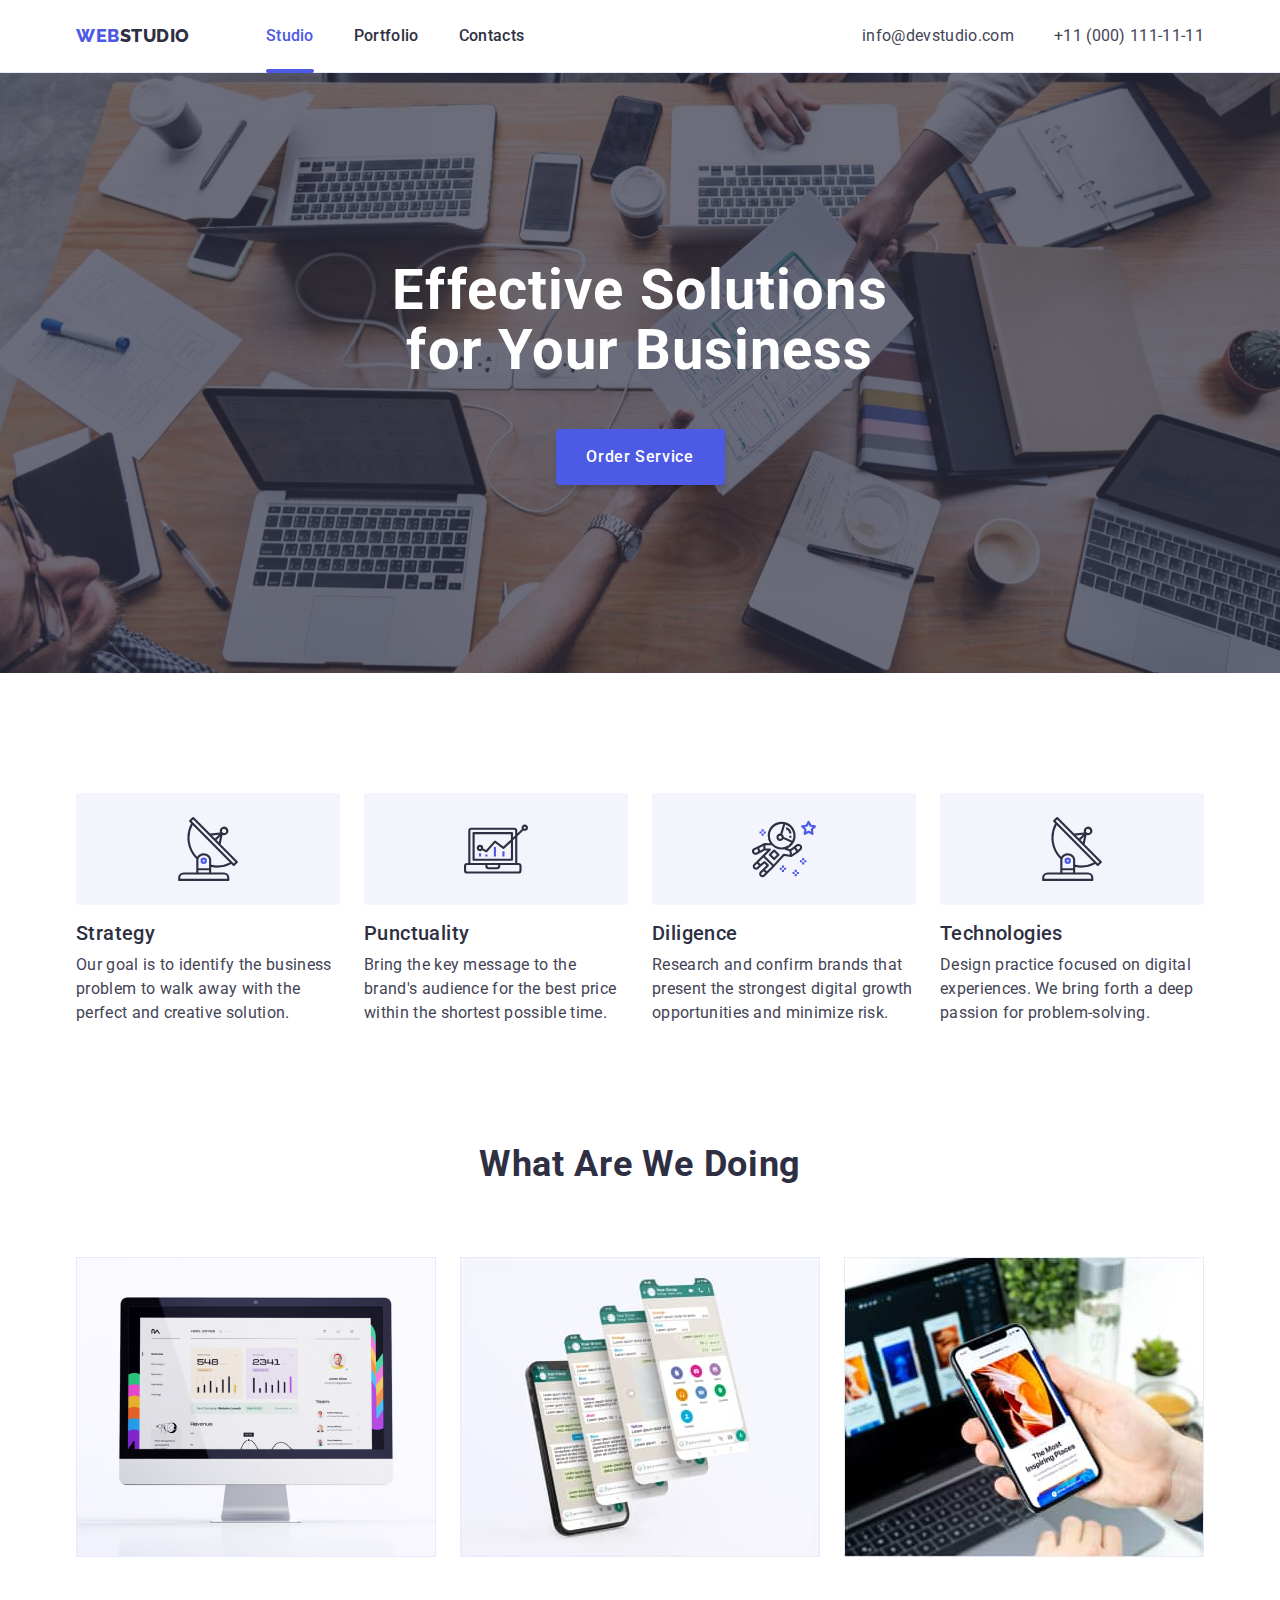
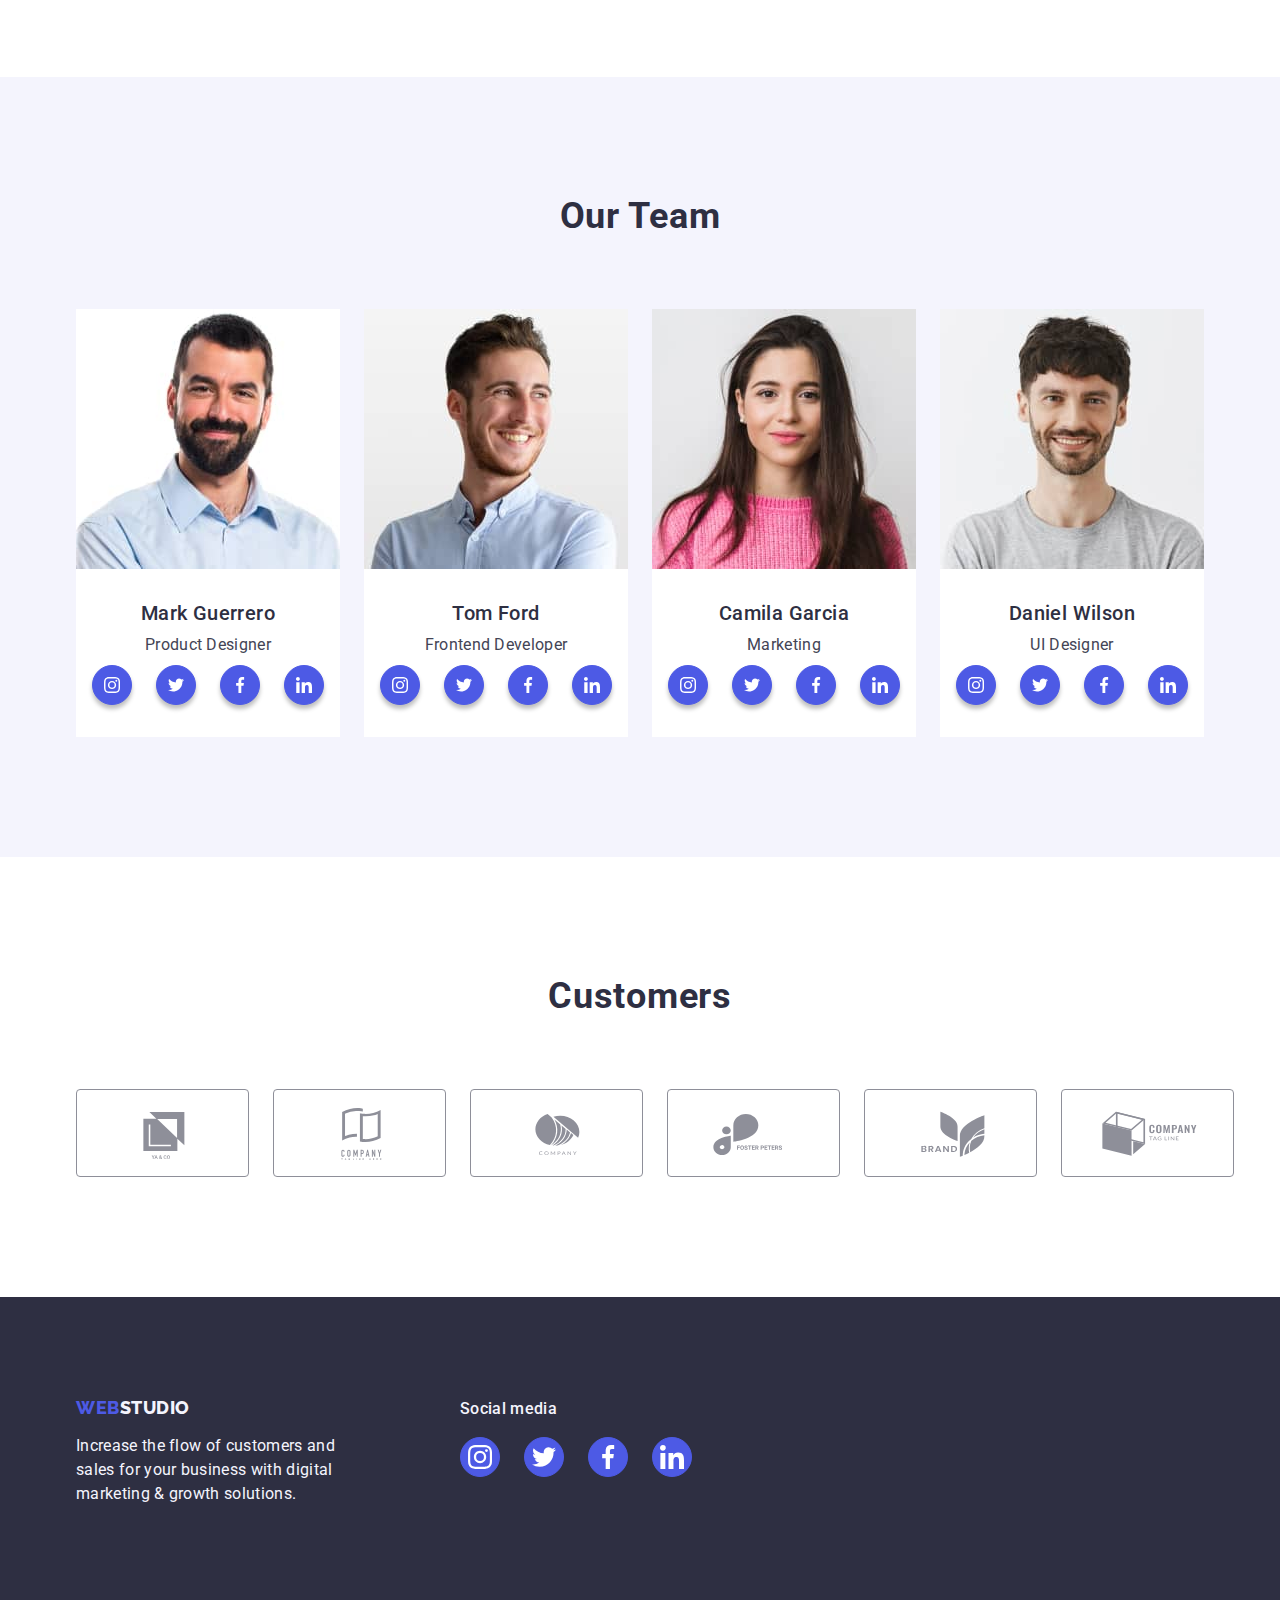
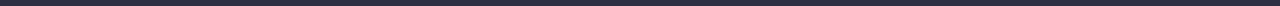
==== index.html @ a5c51d39 "Initial commit" ====
<!DOCTYPE html>
<html lang="en">
  <head>
    <meta charset="UTF-8" />
    <meta name="viewport" content="width=device-width, initial-scale=1.0" />
    <link
      href="https://fonts.googleapis.com/css2?family=Raleway:wght@800&family=Roboto:wght@400;500;700;900&display=swap"
      rel="stylesheet"
    />
    <link
      href="https://cdnjs.cloudflare.com/ajax/libs/modern-normalize/2.0.0/modern-normalize.min.css"
      rel="stylesheet"
      crossorigin="anonymous"
      referrerpolicy="no-referrer"
    />
    <link href="./css/styles.css" rel="stylesheet" />
    <title>Web Studio</title>
  </head>

  <body>
    <header class="header">
      <div class="container">
        <nav class="header-nav">
          <a class="logo-link link" href="./index.html">
            Web<span class="header-logo-accent">Studio</span>
          </a>
          <ul class="header-nav-list list">
            <li class="header-nav-list-item">
              <a class="header-link header-link-active link" href="./index.html"
                >Studio</a
              >
            </li>
            <li class="header-nav-list-item">
              <a class="header-link link" href="./portfolio.html">Portfolio</a>
            </li>
            <li class="header-nav-list-item">
              <a class="header-link link" href="">Contacts</a>
            </li>
          </ul>
        </nav>
        <address class="address">
          <ul class="address-list list">
            <li>
              <a class="address-link link" href="mailto:info@devstudio.com"
                >info@devstudio.com</a
              >
            </li>
            <li>
              <a class="address-link link" href="tel:+110001111111"
                >+11 (000) 111-11-11</a
              >
            </li>
          </ul>
        </address>
      </div>
    </header>

    <main>
      <section class="hero">
        <div class="container">
          <h1 class="hero-title">Effective Solutions for Your Business</h1>
          <button class="hero-btn btn" type="button" data-modal-open>
            Order Service
          </button>
        </div>
      </section>

      <section class="advantage">
        <div class="container">
          <h2 class="studio-title visually-hidden">Advantages</h2>
          <ul class="advantage-list list">
            <li class="advantage-item">
              <div class="advantage-icon-container">
                <svg class="advantage-icon" width="64" height="64">
                  <use href="./images/icons.svg#icon-antenna"></use>
                </svg>
              </div>
              <h3 class="advantage-subtitle subtitle">Strategy</h3>
              <p class="advantage-text text">
                Our goal is to identify the business problem to walk away with
                the perfect and creative solution.
              </p>
            </li>
            <li class="advantage-item">
              <div class="advantage-icon-container">
                <svg class="advantage-icon" width="64" height="64">
                  <use href="./images/icons.svg#icon-diagram"></use>
                </svg>
              </div>
              <h3 class="advantage-subtitle subtitle">Punctuality</h3>
              <p class="advantage-text text">
                Bring the key message to the brand's audience for the best price
                within the shortest possible time.
              </p>
            </li>
            <li class="advantage-item">
              <div class="advantage-icon-container">
                <svg class="advantage-icon" width="64" height="64">
                  <use href="./images/icons.svg#icon-astronaut"></use>
                </svg>
              </div>
              <h3 class="advantage-subtitle subtitle">Diligence</h3>
              <p class="advantage-text text">
                Research and confirm brands that present the strongest digital
                growth opportunities and minimize risk.
              </p>
            </li>
            <li class="advantage-item">
              <div class="advantage-icon-container">
                <svg class="advantage-icon" width="64" height="64">
                  <use href="./images/icons.svg#icon-antenna"></use>
                </svg>
              </div>
              <h3 class="advantage-subtitle subtitle">Technologies</h3>
              <p class="advantage-text text">
                Design practice focused on digital experiences. We bring forth a
                deep passion for problem-solving.
              </p>
            </li>
          </ul>
        </div>
      </section>

      <section class="action">
        <div class="container">
          <h2 class="studio-title">What are we doing</h2>
          <ul class="action-list list">
            <li class="action-item">
              <img
                src="./images/doing/img-01.jpg"
                alt="example 1"
                width="360"
                height="300"
              />
            </li>
            <li class="action-item">
              <img
                src="./images/doing/img-02.jpg"
                alt="example 2"
                width="360"
                height="300"
              />
            </li>
            <li class="action-item">
              <img
                src="./images/doing/img-03.jpg"
                alt="example 3"
                width="360"
                height="300"
              />
            </li>
          </ul>
        </div>
      </section>

      <section class="team">
        <div class="container">
          <h2 class="studio-title">Our Team</h2>
          <ul class="team-list list">
            <li class="team-item">
              <img
                src="./images/team/img-10.jpg"
                alt="Mark Guerrero"
                width="264"
                height="260"
              />
              <h3 class="team-subtitle subtitle">Mark Guerrero</h3>
              <p class="team-text text">Product Designer</p>
              <ul class="team-social-list list">
                <li class="team-social-item">
                  <a class="team-social-link link" target="_blank" href="/">
                    <svg class="social-icon" width="16" height="16">
                      <use href="./images/icons.svg#icon-instagram"></use>
                    </svg>
                  </a>
                </li>
                <li class="team-social-item">
                  <a class="team-social-link link" target="_blank" href="/">
                    <svg class="social-icon" width="16" height="16">
                      <use href="./images/icons.svg#icon-twitter"></use>
                    </svg>
                  </a>
                </li>
                <li class="team-social-item">
                  <a class="team-social-link link" target="_blank" href="/">
                    <svg class="social-icon" width="16" height="16">
                      <use href="./images/icons.svg#icon-facebook"></use>
                    </svg>
                  </a>
                </li>
                <li class="team-social-item">
                  <a class="team-social-link link" target="_blank" href="/">
                    <svg class="social-icon" width="16" height="16">
                      <use href="./images/icons.svg#icon-linkedin"></use>
                    </svg>
                  </a>
                </li>
              </ul>
            </li>
            <li class="team-item">
              <img
                src="./images/team/img-11.jpg"
                alt="Tom Ford"
                width="264"
                height="260"
              />
              <h3 class="team-subtitle subtitle">Tom Ford</h3>
              <p class="team-text text">Frontend Developer</p>
              <ul class="team-social-list list">
                <li class="team-social-item">
                  <a class="team-social-link link" target="_blank" href="/">
                    <svg class="social-icon" width="16" height="16">
                      <use href="./images/icons.svg#icon-instagram"></use>
                    </svg>
                  </a>
                </li>
                <li class="team-social-item">
                  <a class="team-social-link link" target="_blank" href="/">
                    <svg class="social-icon" width="16" height="16">
                      <use href="./images/icons.svg#icon-twitter"></use>
                    </svg>
                  </a>
                </li>
                <li class="team-social-item">
                  <a class="team-social-link link" target="_blank" href="/">
                    <svg class="social-icon" width="16" height="16">
                      <use href="./images/icons.svg#icon-facebook"></use>
                    </svg>
                  </a>
                </li>
                <li class="team-social-item">
                  <a class="team-social-link link" target="_blank" href="/">
                    <svg class="social-icon" width="16" height="16">
                      <use href="./images/icons.svg#icon-linkedin"></use>
                    </svg>
                  </a>
                </li>
              </ul>
            </li>
            <li class="team-item">
              <img
                src="./images/team/img-12.jpg"
                alt="Camila Garcia"
                width="264"
                height="260"
              />
              <h3 class="team-subtitle subtitle">Camila Garcia</h3>
              <p class="team-text text">Marketing</p>
              <ul class="team-social-list list">
                <li class="team-social-item">
                  <a class="team-social-link link" target="_blank" href="/">
                    <svg class="social-icon" width="16" height="16">
                      <use href="./images/icons.svg#icon-instagram"></use>
                    </svg>
                  </a>
                </li>
                <li class="team-social-item">
                  <a class="team-social-link link" target="_blank" href="/">
                    <svg class="social-icon" width="16" height="16">
                      <use href="./images/icons.svg#icon-twitter"></use>
                    </svg>
                  </a>
                </li>
                <li class="team-social-item">
                  <a class="team-social-link link" target="_blank" href="/">
                    <svg class="social-icon" width="16" height="16">
                      <use href="./images/icons.svg#icon-facebook"></use>
                    </svg>
                  </a>
                </li>
                <li class="team-social-item">
                  <a class="team-social-link link" target="_blank" href="/">
                    <svg class="social-icon" width="16" height="16">
                      <use href="./images/icons.svg#icon-linkedin"></use>
                    </svg>
                  </a>
                </li>
              </ul>
            </li>
            <li class="team-item">
              <img
                src="./images/team/img-13.jpg"
                alt="Daniel Wilson"
                width="264"
                height="260"
              />
              <h3 class="team-subtitle subtitle">Daniel Wilson</h3>
              <p class="team-text text">UI Designer</p>
              <ul class="team-social-list list">
                <li class="team-social-item">
                  <a class="team-social-link link" target="_blank" href="/">
                    <svg class="social-icon" width="16" height="16">
                      <use href="./images/icons.svg#icon-instagram"></use>
                    </svg>
                  </a>
                </li>
                <li class="team-social-item">
                  <a class="team-social-link link" target="_blank" href="/">
                    <svg class="social-icon" width="16" height="16">
                      <use href="./images/icons.svg#icon-twitter"></use>
                    </svg>
                  </a>
                </li>
                <li class="team-social-item">
                  <a class="team-social-link link" target="_blank" href="/">
                    <svg class="social-icon" width="16" height="16">
                      <use href="./images/icons.svg#icon-facebook"></use>
                    </svg>
                  </a>
                </li>
                <li class="team-social-item">
                  <a class="team-social-link link" target="_blank" href="/">
                    <svg class="social-icon" width="16" height="16">
                      <use href="./images/icons.svg#icon-linkedin"></use>
                    </svg>
                  </a>
                </li>
              </ul>
            </li>
          </ul>
        </div>
      </section>

      <section class="customers">
        <div class="container">
          <h2 class="studio-title">Customers</h2>
          <ul class="customers-list list">
            <li class="customers-item">
              <a class="customers-link link" target="_blank" href="/">
                <svg class="customers-icon" width="104" height="56">
                  <use href="./images/icons.svg#icon-Logo-1"></use>
                </svg>
              </a>
            </li>
            <li class="customers-item">
              <a class="customers-link link" target="_blank" href="/">
                <svg class="customers-icon" width="104" height="56">
                  <use href="./images/icons.svg#icon-Logo-2"></use>
                </svg>
              </a>
            </li>
            <li class="customers-item">
              <a class="customers-link link" target="_blank" href="/">
                <svg class="customers-icon" width="104" height="56">
                  <use href="./images/icons.svg#icon-Logo-3"></use>
                </svg>
              </a>
            </li>
            <li class="customers-item">
              <a class="customers-link link" target="_blank" href="/">
                <svg class="customers-icon" width="104" height="56">
                  <use href="./images/icons.svg#icon-Logo-4"></use>
                </svg>
              </a>
            </li>
            <li class="customers-item">
              <a class="customers-link link" target="_blank" href="/">
                <svg class="customers-icon" width="104" height="56">
                  <use href="./images/icons.svg#icon-Logo-5"></use>
                </svg>
              </a>
            </li>
            <li class="customers-item">
              <a class="customers-link link" target="_blank" href="/">
                <svg class="customers-icon" width="104" height="56">
                  <use href="./images/icons.svg#icon-Logo-6"></use>
                </svg>
              </a>
            </li>
          </ul>
        </div>
      </section>
    </main>

    <footer class="footer">
      <div class="container">
        <div class="footer-text-wrapper">
          <a class="footer-logo-link logo-link link" href="./index.html">
            Web<span class="footer-logo-accent">Studio</span>
          </a>
          <p class="footer-text">
            Increase the flow of customers and sales for your business with
            digital marketing & growth solutions.
          </p>
        </div>
        <div class="footer-social-section">
          <p class="footer-text">Social media</p>
          <ul class="footer-social-list list">
            <li class="footer-social-item">
              <a class="footer-social-link link" target="_blank" href="/">
                <svg class="social-icon" width="24" height="24">
                  <use href="./images/icons.svg#icon-instagram"></use>
                </svg>
              </a>
            </li>
            <li class="footer-social-item">
              <a class="footer-social-link link" target="_blank" href="/">
                <svg class="social-icon" width="24" height="24">
                  <use href="./images/icons.svg#icon-twitter"></use>
                </svg>
              </a>
            </li>
            <li class="footer-social-item">
              <a class="footer-social-link link" target="_blank" href="/">
                <svg class="social-icon" width="24" height="24">
                  <use href="./images/icons.svg#icon-facebook"></use>
                </svg>
              </a>
            </li>
            <li class="footer-social-item">
              <a class="footer-social-link link" target="_blank" href="/">
                <svg class="social-icon" width="24" height="24">
                  <use href="./images/icons.svg#icon-linkedin"></use>
                </svg>
              </a>
            </li>
          </ul>
        </div>
      </div>
    </footer>

    <div class="backdrop is-hidden" data-modal>
      <div class="modal">
        <button class="modal-btn" type="button" data-modal-close>
          <svg class="modal-btn-icon" width="8" height="8">
            <use href="./images/icons.svg#icon-close"></use>
          </svg>
        </button>
      </div>
    </div>

    <script src="./js/modal.js" type="module"></script>
  </body>
</html>
---- css/styles.css ----
:root {
    --navyblue-cl: #2E2F42;
    --iris-cl: #4D5AE5;
    --ocean-cl: #404BBF;
    --slate-cl: #434455;
    --white-cl: #FFFFFF;
    --cloud-cl: #F4F4FD;
    --border-cl: #E7E9FC;
    --lightslate-cl: #8E8F99;
    --dairy-cl: #FCFCFC;
    --green-cl: #31d0aa;
    --main-font: Roboto, sans-serif;
    --secondary-font: Raleway, sans-serif;
    --intendance: 24px;
    --section-padding: 120px;
    --transform-properties: 250ms cubic-bezier(0.4, 0, 0.2, 1);
}

body {
    color: var(--slate-cl);
    font-family: var(--main-font);
    background-color: var(--white-cl);
}

/**
  RESET
 */
address {
    font-style: normal;
}

h1,
h2,
h3,
h4,
h5,
h6,
p,
ul,
ol {
    margin: 0;
    padding-left: 0;
}

img {
    display: block;
    width: 100%;
    height: auto;
}

.visually-hidden {
    position: absolute;
    width: 1px;
    height: 1px;
    margin: -1px;
    border: 0;
    padding: 0;
    white-space: nowrap;
    clip-path: inset(100%);
    clip: rect(0 0 0 0);
    overflow: hidden;
}

.container {
    max-width: 1158px;
    padding: 0 15px;
    margin: 0 auto;
}

.link {
    text-decoration: none;
    color: currentColor;
}

.list {
    list-style: none;
}

.btn {
    font-family: inherit;
    cursor: pointer;
    color: currentColor;
    line-height: 1.5;
    letter-spacing: 0.04em;
    font-weight: 500;
    text-align: center;
    font-size: 16px;
}


.logo-link {
    font-family: var(--secondary-font);
    font-size: 18px;
    font-weight: 800;
    line-height: 1.17;
    letter-spacing: 0.03em;
    text-transform: uppercase;
    color: var(--iris-cl);
    display: inline-block;
}

.logo-accent {
    color: var(--iris-cl);
}

.subtitle {
    font-size: 20px;
    font-weight: 500;
    line-height: 1.2;
    letter-spacing: 0.02em;
}

.text {
    color: var(--slate-cl);
    line-height: 1.5;
    letter-spacing: 0.02em;
}

/**
  |############################ 
  | HEADER
  |############################
 */

.header {
    border-bottom: 1px solid var(--border-cl);
}

.header .container {
    display: flex;
    align-items: center;
    justify-content: space-between;
}

.header-nav {
    display: flex;
    justify-content: flex-start;
    flex-direction: row;
    gap: 76px;
    align-items: center;
}

.header-nav-list {
    display: flex;
    gap: 40px;
}

.header-nav-list-item {
    font-weight: 500;
    line-height: 1.5;
    letter-spacing: 0.02em;
}

.address-link {
    line-height: 1.5;
    letter-spacing: 0.02em;
    transition: color var(--transform-properties);
}

.header-link {
    color: var(--navyblue-cl);
    padding: 24px 0;
    display: block;
    transition: color var(--transform-properties);
    position: relative;
}

.header-link-active {
    color: var(--iris-cl);
}

.header-link-active::after {
    content: '';
    position: absolute;
    bottom: -1px;
    left: 0;
    width: 100%;
    height: 4px;
    background-color: var(--iris-cl);
    border-radius: 2px;
}

.address-link:hover,
.address-link:focus,
.header-link:hover,
.header-link:focus {
    color: var(--ocean-cl);
}

.header-logo-accent {
    color: var(--navyblue-cl);
}

.address-list {
    display: flex;
    gap: 40px;
}

/**
  FOOTER
 */
.footer {
    background-color: var(--navyblue-cl);
    padding: 100px 0;
}

.footer .container {
    display: flex;
    flex-direction: row;
    gap: 120px;
    align-items: flex-start;
}

.footer-social-section .footer-text {
    display: block;
    font-weight: 500;

}

.footer-text {
    color: var(--cloud-cl);
    line-height: 1.5;
    letter-spacing: 0.02em;
}

.footer-logo-link {
    margin-bottom: 16px;
}

.footer-logo-accent {
    color: var(--cloud-cl);
}

.footer-text {
    max-width: 264px;
}

.footer-social-section {
    display: flex;
    flex-direction: column;
    gap: 16px;
}

.footer-social-list {
    display: flex;
    gap: var(--intendance);
    justify-content: center;
}

.footer-social-link {
    width: 40px;
    height: 40px;
    border: 1px solid var(--iris-cl);
    border-radius: 50%;
    display: flex;
    justify-content: center;
    align-items: center;
    background-color: var(--iris-cl);
    transition: background-color var(--transform-properties), border var(--transform-properties);
}

.footer-social-link:hover,
.footer-social-link:focus {
    background-color: var(--green-cl);
    border: 1px solid var(--green-cl);
}

.footer-social-link svg {
    display: block;
    fill: var(--white-cl);
}

/**
  |############################
  | STUDIO styles
  |############################
*/
.studio-title {
    text-align: center;
    font-size: 36px;
    line-height: 1.11;
    letter-spacing: 0.02em;
    text-transform: capitalize;
    color: var(--navyblue-cl);
    margin-bottom: 72px;
}

/**
  |############################
  | Hero styles
  |############################
*/
.hero {
    background-image:
        linear-gradient(rgba(46, 47, 66, 0.7),
            rgba(46, 47, 66, 0.7)),
        url(../images/hero/img-01.jpg);
    background-color: var(--navyblue-cl);
}

.hero .container {
    color: var(--white-cl);
    display: flex;
    flex-direction: column;
    padding: 188px 0;
    justify-content: center;
    align-items: center;
    max-width: 1440px;
    gap: 48px;
    margin: 0;
}

.hero-title {
    font-weight: 700;
    font-size: 56px;
    font-style: normal;
    line-height: 1.07;
    letter-spacing: 0.02em;
    text-align: center;
    max-height: 120px;
    max-width: 496px;
}

.hero-btn {
    background-color: var(--iris-cl);
    border-radius: 4px;
    border: 0;
    box-shadow: 0 4px 4px 0 rgba(0, 0, 0, 0.15);
    background: #4d5ae5;
    padding: 16px;
    width: 169px;
    display: block;
    transition: background-color var(--transform-properties);
}

.hero-btn:hover,
.hero-btn:focus {
    background-color: var(--ocean-cl);
}

/**
  |############################
  | ADVANTAGE
  |############################
*/

.advantage {
    padding-top: var(--section-padding);
}

.advantage-subtitle {
    color: var(--navyblue-cl);
}

.advantage-list {
    display: flex;
    gap: var(--intendance);
}

.advantage-item {
    display: flex;
    flex-direction: column;
    gap: 8px;
    align-items: flex-start;
    justify-content: center;
    width: 264px;
}

.advantage-icon-container {
    display: flex;
    align-items: center;
    justify-content: center;
    height: 112px;
    background-color: var(--cloud-cl);
    border-radius: 4px;
    margin-bottom: 8px;
    width: 264px;
}

.action {
    padding: var(--section-padding) 0;
}

.action-list {
    display: flex;
    gap: var(--intendance);
    flex-direction: row;
}

.action-item {
    width: 360px;
    height: auto;
}

/**
  |############################
  | TEAM
  |############################
*/
.team {
    background-color: var(--cloud-cl);
    padding: var(--section-padding) 0;
}

.team-list {
    display: flex;
    gap: var(--intendance);
    justify-content: space-between;
}

.team-item {
    background-color: var(--white-cl);
    display: flex;
    flex-direction: column;
    padding-bottom: 32px;
}

.team-subtitle {
    text-align: center;
    color: var(--navyblue-cl);
    margin-top: 32px;
    margin-bottom: 8px;
}

.team-text {
    text-align: center;
    margin-bottom: 8px;
}

.team-social-list {
    display: flex;
    gap: var(--intendance);
    justify-content: center;
    /* padding: 8px 16px 32px 16px; */
}

.team-social-item {
    width: 40px;
    height: 40px;
    border: 1px solid var(--iris-cl);
    border-radius: 50%;
    display: flex;
    justify-content: center;
    align-items: center;
    background-color: var(--iris-cl);
    box-shadow: 0 4px 4px 0 rgba(0, 0, 0, 0.25);
    transition: background-color var(--transform-properties), border var(--transform-properties);
}

.team-social-item:hover,
.team-social-item:focus {
    background-color: var(--ocean-cl);
    border: 1px solid var(--ocean-cl);
}

.team-social-link svg {
    display: block;
    fill: var(--white-cl);
}



.customers {
    display: flex;
    flex-direction: column;
    gap: var(--intendance);
    padding: var(--section-padding) 0;
}

.customers-subtitle {
    text-align: center;
    color: var(--navyblue-cl);
    margin-top: 32px;
    margin-bottom: 8px;
}

.customers-list {
    display: flex;
    gap: var(--intendance);
    justify-content: center;
    align-items: center;
    width: 1158px;

}

.customers-item {
    width: calc((100% - 2*var(--intendance)) / 6);
    display: block;
    border-radius: 4px;
    height: 88px;
}


.customers-link {
    color: var(--lightslate-cl);
    display: flex;
    justify-content: center;
    align-items: center;
    border: 1px solid var(--lightslate-cl);
    border-radius: 4px;
    width: 100%;
    height: 100%;
    transition: border-color var(--transform-properties), color var(--transform-properties);
}

.customers-link:focus,
.customers-link:hover {
    border-color: var(--ocean-cl);
    color: var(--ocean-cl);
}

.customers-icon {
    fill: currentColor;
}

/**
   MODAL
 */
.backdrop {
    position: fixed;
    top: 0;
    left: 0;
    width: 100%;
    height: 100%;
    background-color: rgba(46, 47, 66, 0.4);
    transition: opacity var(--transform-properties), visibility var(--transform-properties);
}

.is-hidden {
    opacity: 0;
    visibility: hidden;
    pointer-events: none;
}

.modal {
    position: absolute;
    top: 50%;
    left: 50%;
    background-color: var(--dairy-cl);
    min-height: 584px;
    min-width: 408px;
    box-shadow: 0 1px 1px rgba(0, 0, 0, 0.14), 0 1px 3px rgba(0, 0, 0, 0.12), 0 2px 1px rgba(0, 0, 0, 0.2);
    border-radius: 4px;
    transition: transform var(--transform-properties);
    transform: translate(-50%, -50%) scale(1);
}

.modal-btn {
    position: absolute;
    width: 24px;
    height: 24px;
    top: 24px;
    right: 24px;
    background-color: var(--cornflower-cl);

    display: flex;
    align-items: center;
    justify-content: center;
    padding: 0;
    cursor: pointer;
    transition: background-color var(--transform-properties), border var(--transform-properties);
    border-radius: 50%;
    border: 1px solid rgba(0, 0, 0, 0.1);
}

.modal-btn-icon {
    fill: var(--navyblue-cl);
    transition: fill var(--transform-properties);
}

.modal-btn:hover,
.modal-btn:focus {
    background-color: var(--ocean-cl);
    border: none;
}

.modal-btn:hover .modal-btn-icon,
.modal-btn:focus .modal-btn-icon {
    fill: var(--white-cl)
}


/**
  |############################
  | PORTFOLIO styles
  |############################
*/

.portfolio {
    padding-top: 96px;
    padding-bottom: var(--section-padding);
}

.portfolio-subtitle {
    color: var(--navyblue-cl);
}

.portfolio-btn {
    color: var(--iris-cl);
    background-color: var(--cloud-cl);
    border: 1px solid var(--border-cl);
    border-radius: 4px;
    padding: 12px 24px;
    box-sizing: border-box;
    transition:
        background-color var(--transform-properties),
        color var(--transform-properties),
        box-shadow var(--transform-properties),
        border var(--transform-properties);
}

.portfolio-btn:hover,
.portfolio-btn:focus {
    background-color: var(--ocean-cl);
    color: var(--white-cl);
    box-shadow: 0 2px 2px 0 rgba(0, 0, 0, 0.12), 0 2px 1px 0 rgba(0, 0, 0, 0.08), 0 3px 1px 0 rgba(0, 0, 0, 0.1);
    border: 1px solid transparent;
}

.portfolio-btn-list {
    display: flex;
    gap: var(--intendance);
    justify-content: center;
    margin-bottom: 72px;
}

.portfolio-list {
    display: flex;
    gap: 48px var(--intendance);
    flex-wrap: wrap;
}

.portfolio-item {
    width: calc((100% - 2*var(--intendance)) / 3);
    transition: box-shadow var(--transform-properties);
}

.portfolio-item:hover,
.portfolio-item:focus {
    box-shadow: 0 2px 1px 0 rgba(46, 47, 66, 0.08), 0 1px 1px 0 rgba(46, 47, 66, 0.16), 0 1px 6px 0 rgba(46, 47, 66, 0.08);
}

.portfolio-item-link {
    display: flex;
    flex-direction: column;

}

.portfolio-item-wrapper {
    position: relative;
    overflow: hidden;
}

.portfolio-item:hover .portfolio-overlay,
.portfolio-item:focus .portfolio-overlay {
    transform: translateY(0);
}

.portfolio-item-content {
    display: flex;
    flex-direction: column;
    gap: 8px;
    padding-top: 32px;
    padding-bottom: 32px;
    padding-left: 15px;
    border: 1px solid var(--border-cl);
    border-top: 0px;
}

/* Overlay */
.portfolio-overlay {
    position: absolute;
    top: 0;
    left: 0;
    display: flex;
    width: 100%;
    height: 100%;
    background-color: var(--iris-cl);
    transform: translateY(100%);
    transition: transform var(--transform-properties);
}

.portfolio-overlay-text {
    padding-top: 40px;
    padding-left: 32px;
    padding-right: 32px;
    font-weight: 400;
    font-size: 16px;
    line-height: 1.5;
    letter-spacing: 0.02em;
    color: var(--cloud-cl);
}
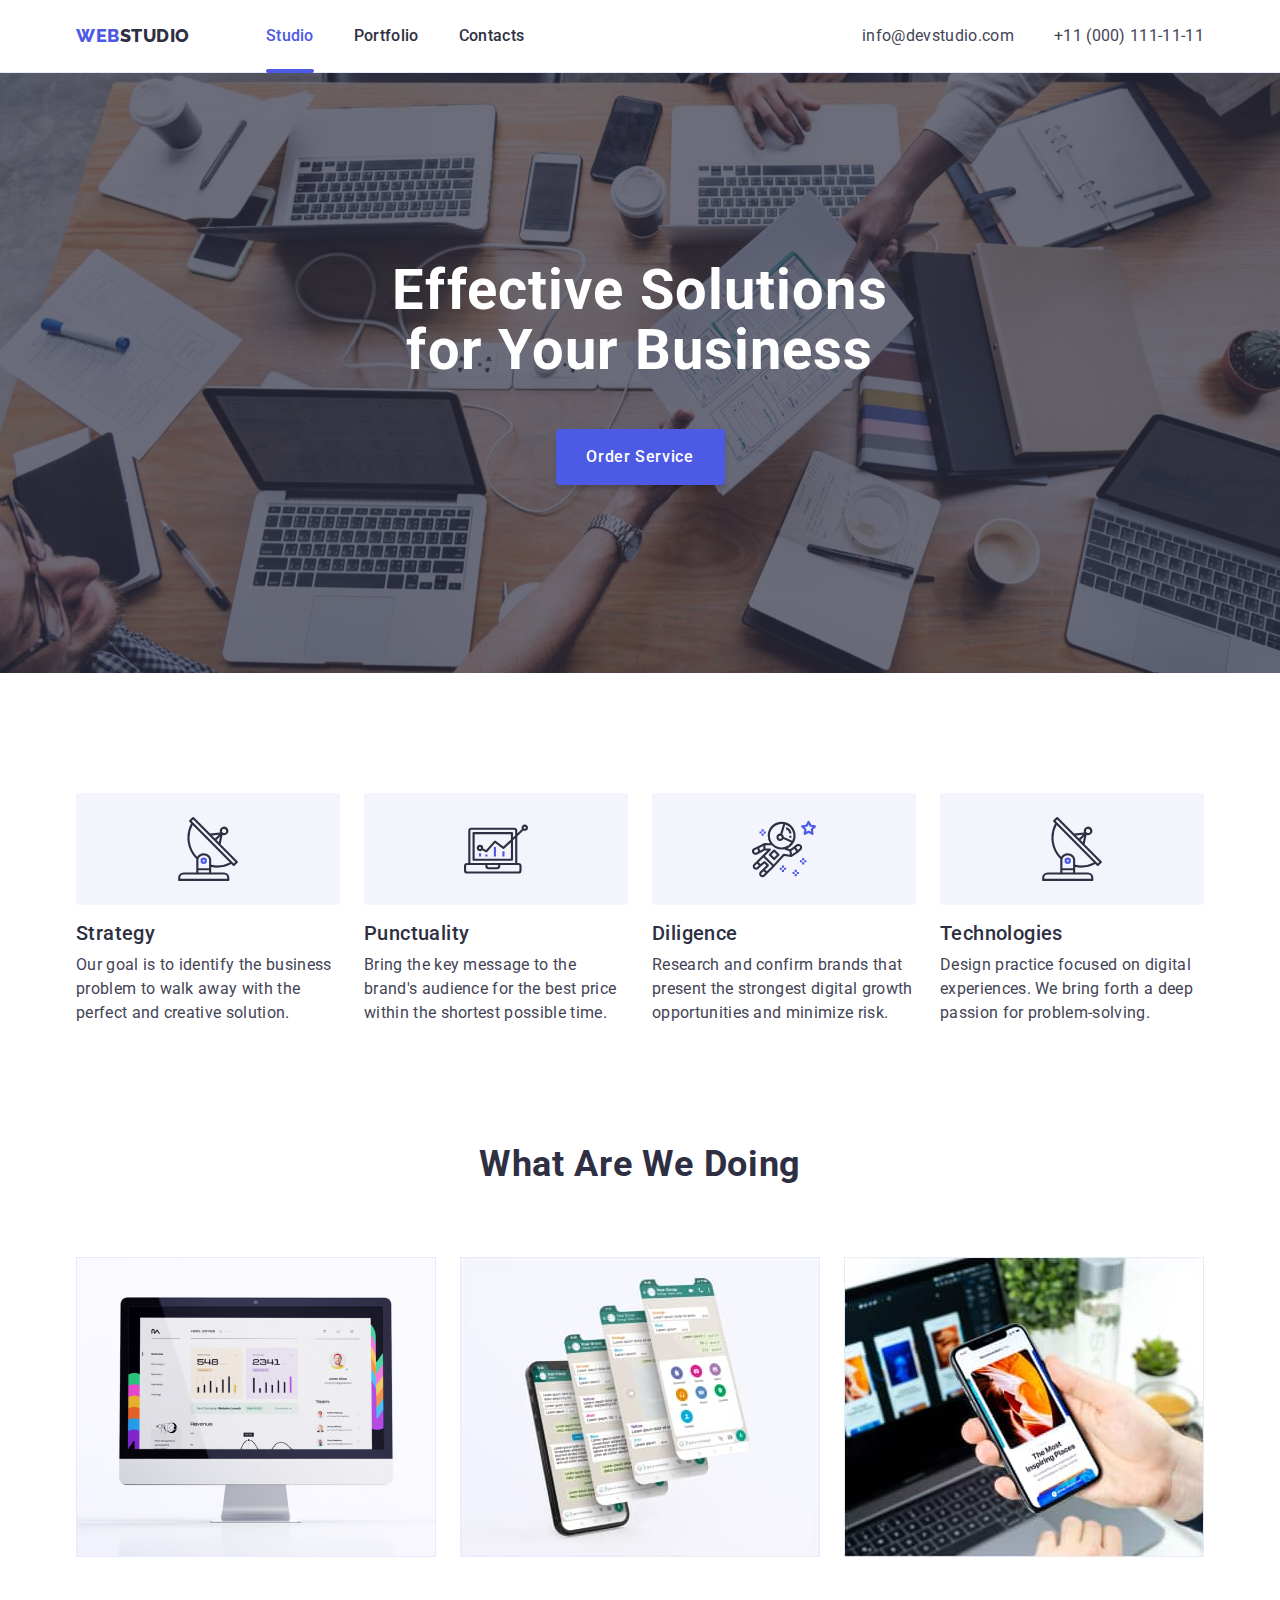
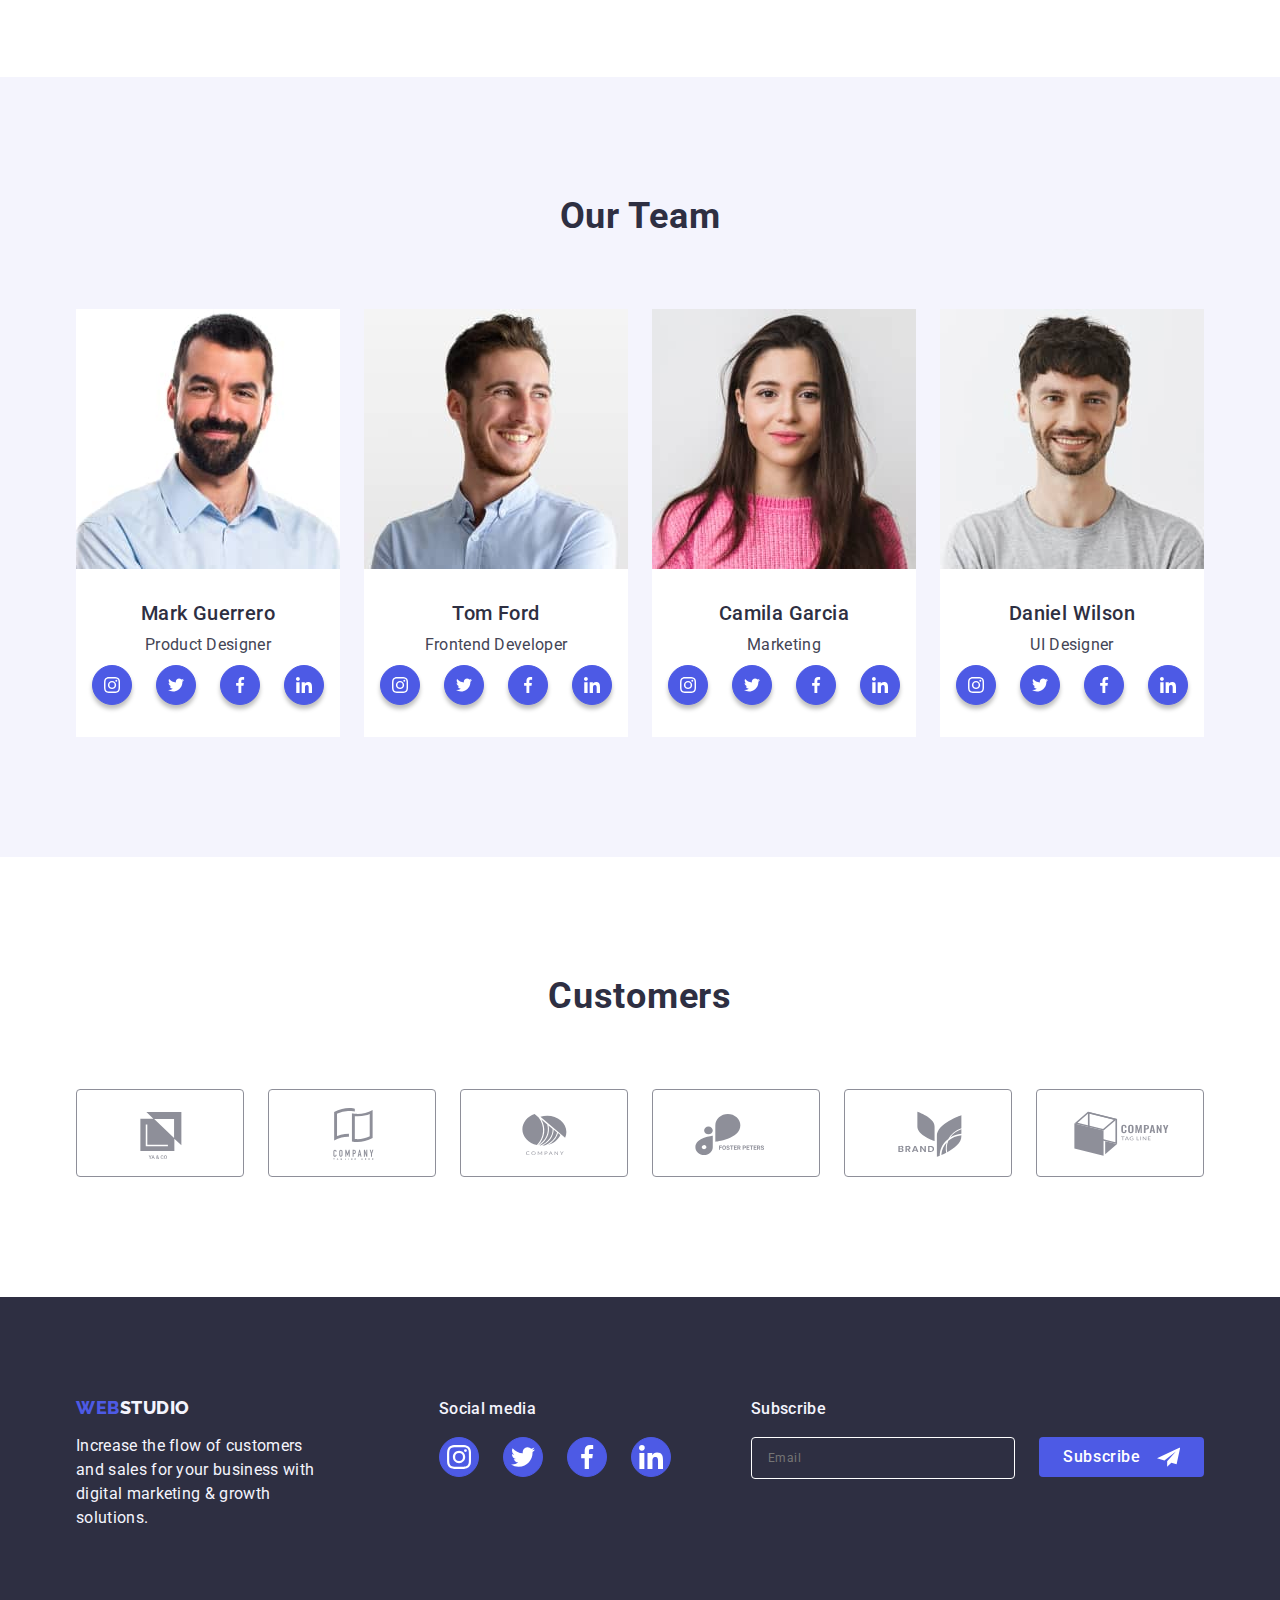
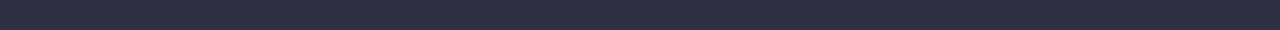
==== commit 70b1c753: "Footer form" ====
--- a/index.html
+++ b/index.html
@@ -416,6 +416,25 @@
             </li>
           </ul>
         </div>
+        <div class="footer-subscribe-wrapper">
+          <p class="footer-text">Subscribe</p>
+          <form class="footer-form" name="subscribe" autocomplete="off">
+            <label class="footer-form-label">
+              <input
+                class="footer-form-input"
+                type="email"
+                name="email"
+                placeholder="Email"
+              />
+            </label>
+            <button class="footer-form-button btn" type="submit">
+              Subscribe
+              <svg class="social-icon" width="24" height="24">
+                <use href="./images/icons.svg#icon-Frame-3"></use>
+              </svg>
+            </button>
+          </form>
+        </div>
       </div>
     </footer>
 
--- a/css/styles.css
+++ b/css/styles.css
@@ -207,14 +207,8 @@
 .footer .container {
     display: flex;
     flex-direction: row;
-    gap: 120px;
+
     align-items: flex-start;
-}
-
-.footer-social-section .footer-text {
-    display: block;
-    font-weight: 500;
-
 }
 
 .footer-text {
@@ -223,6 +217,17 @@
     letter-spacing: 0.02em;
 }
 
+.footer-social-section .footer-text {
+    display: block;
+    font-weight: 500;
+
+}
+
+.footer-subscribe-wrapper .footer-text {
+    display: block;
+    font-weight: 500;
+}
+
 .footer-logo-link {
     margin-bottom: 16px;
 }
@@ -235,10 +240,15 @@
     max-width: 264px;
 }
 
+.footer-text-wrapper {
+    margin-right: 120px;
+}
+
 .footer-social-section {
     display: flex;
     flex-direction: column;
     gap: 16px;
+    margin-right: 80px;
 }
 
 .footer-social-list {
@@ -267,6 +277,56 @@
 
 .footer-social-link svg {
     display: block;
+    fill: var(--white-cl);
+}
+
+.footer-subscribe-wrapper {
+    display: flex;
+    flex-direction: column;
+    gap: 16px;
+}
+
+.footer-form {
+    display: flex;
+    gap: 24px;
+}
+
+.footer-form-input {
+    font-weight: 400;
+    font-size: 12px;
+    line-height: 2;
+    letter-spacing: 0.04em;
+    color: var(--white-cl);
+    background-color: transparent;
+    border: 1px solid var(--white-cl);
+    border-radius: 4px;
+    padding: 8px 16px;
+    width: 264px;
+}
+
+.footer-form-button {
+    background-color: var(--iris-cl);
+    border-radius: 4px;
+    border: 0;
+    background: #4d5ae5;
+    transition: background-color var(--transform-properties);
+    display: flex;
+    align-items: center;
+    justify-content: center;
+    gap: 16px;
+    padding: 8px 24px;
+    width: 165px;
+    height: 40px;
+    font-weight: 500;
+    color: var(--white-cl);
+}
+
+.footer-form-button:hover,
+.footer-form-button:focus {
+    background-color: var(--ocean-cl);
+}
+
+.footer-form-button svg {
     fill: var(--white-cl);
 }
 
@@ -479,7 +539,7 @@
     gap: var(--intendance);
     justify-content: center;
     align-items: center;
-    width: 1158px;
+    width: 1128px;
 
 }
 
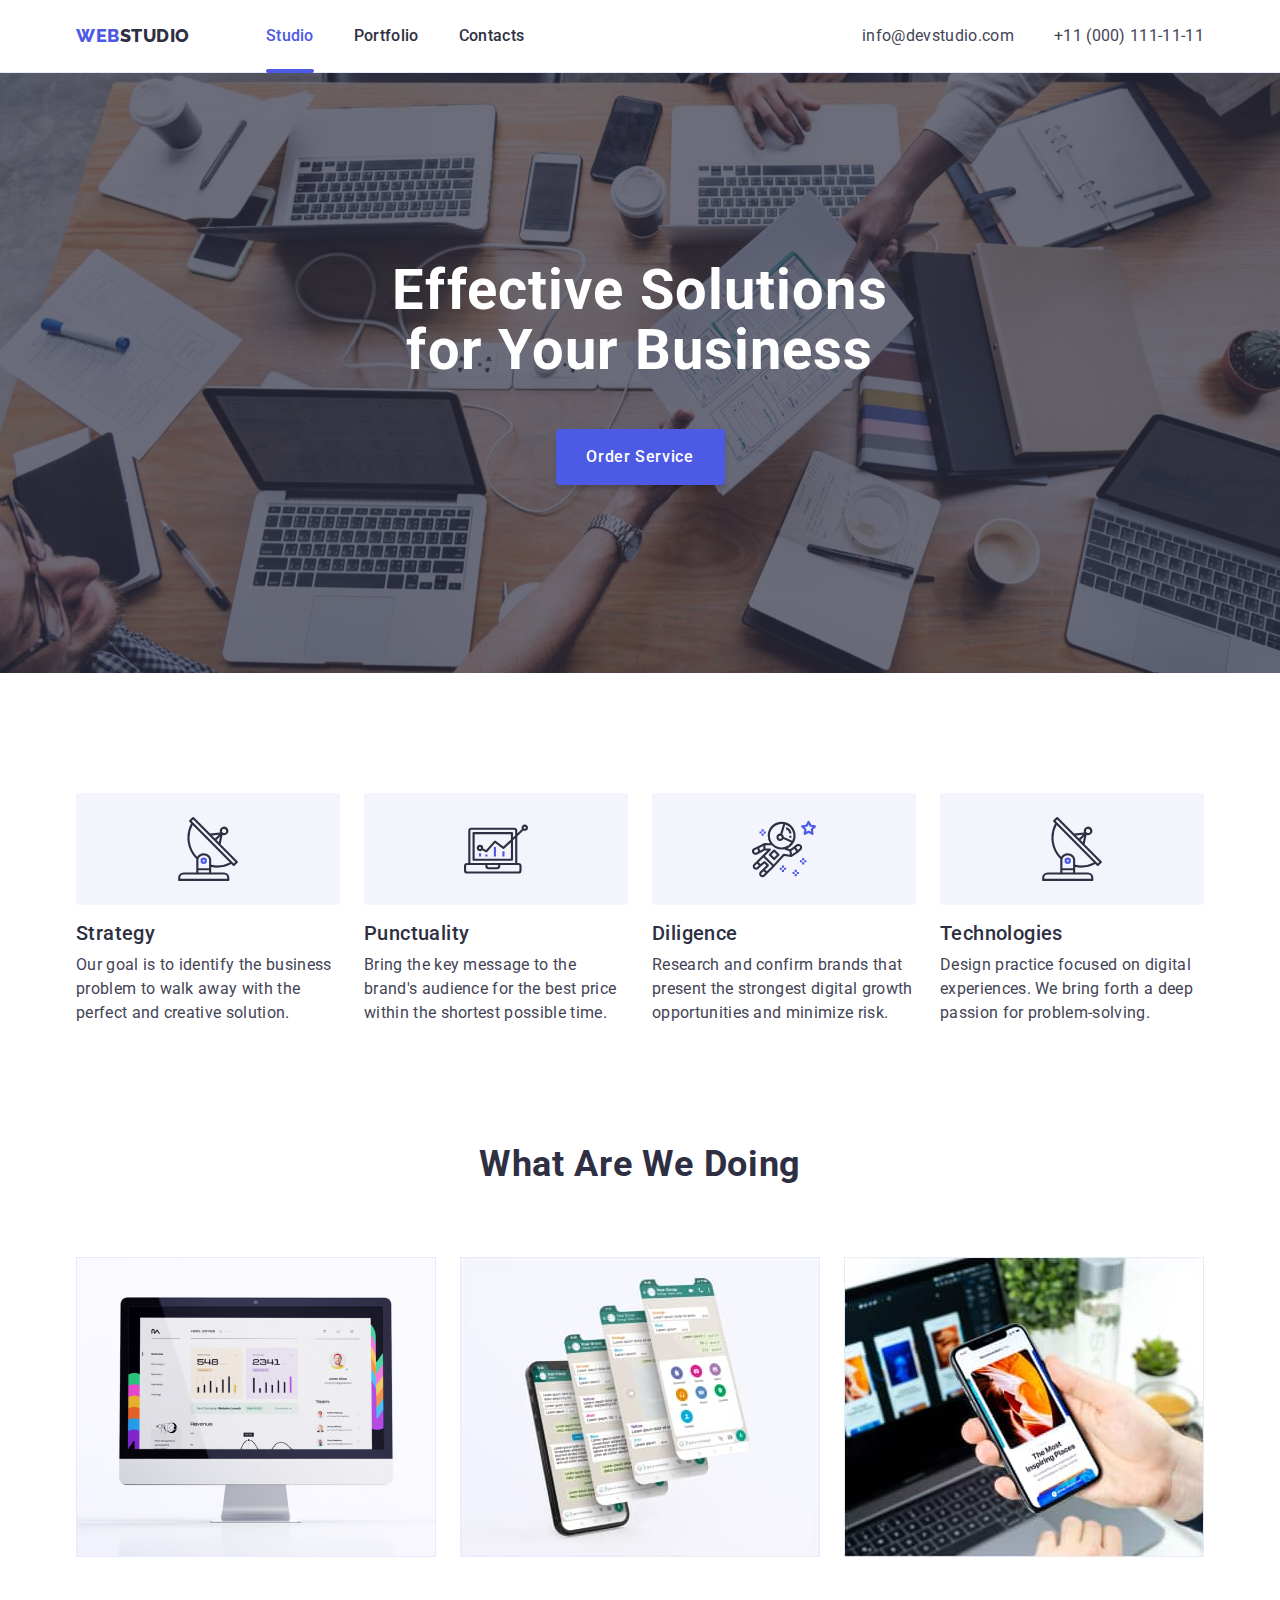
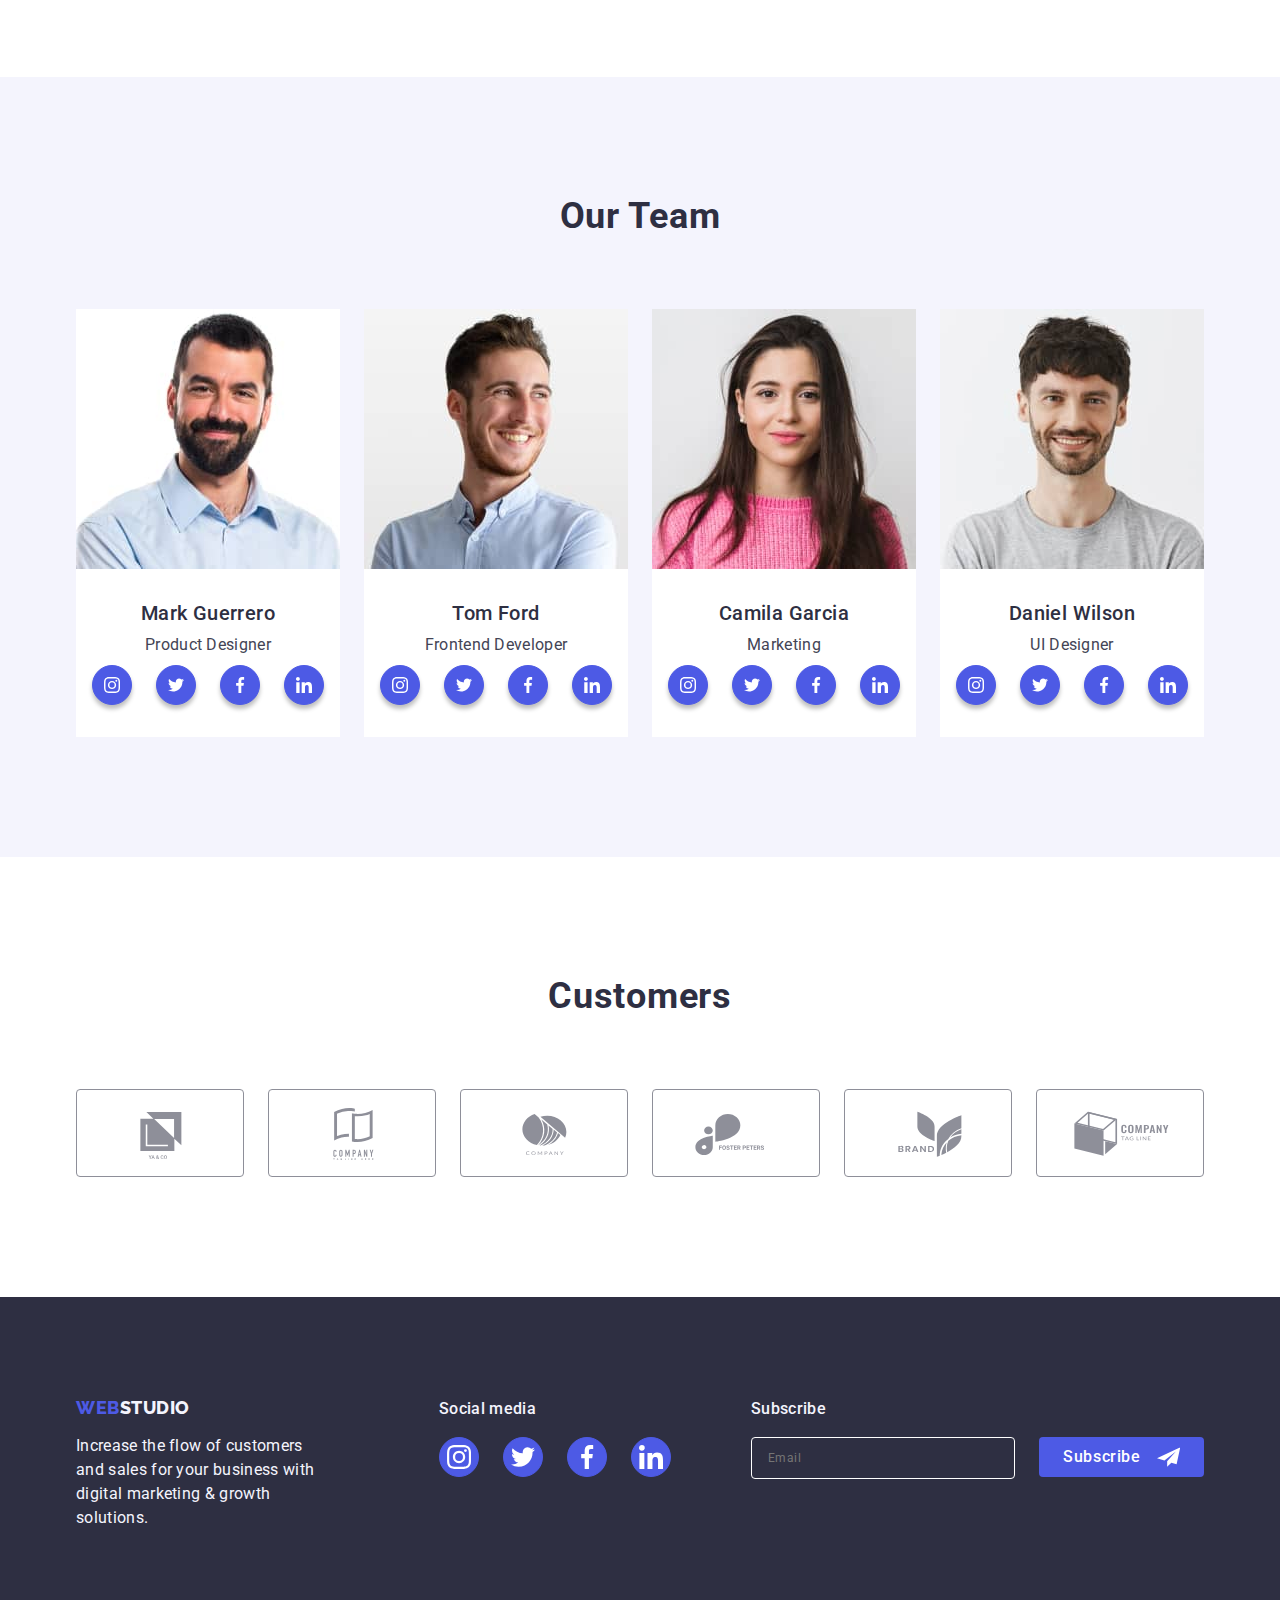
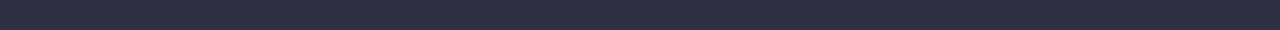
==== commit 800ca6cd: "Add forms" ====
--- a/index.html
+++ b/index.html
@@ -445,6 +445,74 @@
             <use href="./images/icons.svg#icon-close"></use>
           </svg>
         </button>
+        <div class="modal-content">
+          <h2 class="modal-title">
+            Leave your contacts and we will call you back
+          </h2>
+          <form class="backdrop-form">
+            <label for="name" class="backdrop-form-label">
+              <div class="backdrop-form-section">
+                Name
+                <svg class="input-icon" width="24" height="24">
+                  <use href="./images/icons.svg#icon-person-black"></use>
+                </svg>
+                <input
+                  name="name"
+                  id="name-input"
+                  type="text"
+                  class="backdrop-form-input"
+                />
+              </div>
+            </label>
+            <label for="phone" class="backdrop-form-label">
+              <div class="backdrop-form-section">
+                Phone
+                <svg class="input-icon" width="24" height="24">
+                  <use href="./images/icons.svg#icon-phone-black"></use>
+                </svg>
+                <input name="phone" type="tel" class="backdrop-form-input" />
+              </div>
+            </label>
+            <label for="email" class="backdrop-form-label">
+              <div class="backdrop-form-section">
+                Email
+                <svg class="input-icon" width="24" height="24">
+                  <use href="./images/icons.svg#icon-email-black"></use>
+                </svg>
+                <input name="email" type="email" class="backdrop-form-input" />
+              </div>
+            </label>
+            <label for="comment" class="backdrop-form-label">
+              <div class="backdrop-form-section">
+                Comment
+                <textarea
+                  name="comment"
+                  class="backdrop-form-input backdrop-form-text-input"
+                  placeholder="Text input"
+                ></textarea>
+              </div>
+            </label>
+
+            <div class="backdrop-form-section backdrop-agreement">
+              <input type="checkbox" id="customCheckbox" hidden />
+              <label for="customCheckbox" class="checkbox-custom">
+                <svg class="icon-unchecked" width="16" height="16">
+                  <use href="./images/icons.svg#icon-checkbox-default"></use>
+                </svg>
+                <svg class="icon-checked" width="16" height="16">
+                  <use href="./images/icons.svg#icon-checkbox-click"></use>
+                </svg>
+              </label>
+              <p>
+                I accept the terms and conditions of the
+                <span class="backdrop-agreement-link">Privacy Policy</span>
+              </p>
+            </div>
+            <div class="backdrop-btn-wrapper">
+              <button class="backdrop-btn btn" type="submit">Send</button>
+            </div>
+          </form>
+        </div>
       </div>
     </div>
 
--- a/css/styles.css
+++ b/css/styles.css
@@ -308,7 +308,6 @@
     background-color: var(--iris-cl);
     border-radius: 4px;
     border: 0;
-    background: #4d5ae5;
     transition: background-color var(--transform-properties);
     display: flex;
     align-items: center;
@@ -386,7 +385,6 @@
     border-radius: 4px;
     border: 0;
     box-shadow: 0 4px 4px 0 rgba(0, 0, 0, 0.15);
-    background: #4d5ae5;
     padding: 16px;
     width: 169px;
     display: block;
@@ -639,6 +637,156 @@
     fill: var(--white-cl)
 }
 
+.modal-content {
+    display: flex;
+    flex-direction: column;
+    gap: 16px;
+    padding: 72px 24px 0 24px;
+    align-items: center;
+}
+
+.modal-title {
+    font-weight: 500;
+    font-size: 16px;
+    line-height: 1.5;
+    letter-spacing: 0.02em;
+    text-align: center;
+    color: var(--navyblue-cl);
+}
+
+.backdrop-form {
+    display: flex;
+    flex-direction: column;
+    gap: 16px;
+    width: 100%;
+    font-weight: 400;
+    font-size: 12px;
+    line-height: 1.16667;
+    letter-spacing: 0.04em;
+    color: #8e8f99;
+
+}
+
+.backdrop-form-section {
+    display: flex;
+    flex-direction: column;
+    gap: 8px;
+    width: 100%;
+    position: relative;
+    transition: fill var(--transform-properties);
+}
+
+.backdrop-form-input {
+    border: 1px solid rgba(46, 47, 66, 0.4);
+    border-radius: 4px;
+    width: 360px;
+    height: 40px;
+    transition: border-color var(--transform-properties);
+}
+
+.backdrop-form-text-input {
+    border: 1px solid rgba(46, 47, 66, 0.4);
+    border-radius: 4px;
+    width: 360px;
+    height: 120px;
+}
+
+.backdrop-agreement {
+    flex-direction: row;
+    font-weight: 400;
+    font-size: 12px;
+    line-height: 1.16667;
+    letter-spacing: 0.04em;
+    color: #8e8f99;
+}
+
+.backdrop-agreement-link {
+    color: var(--iris-cl);
+    line-height: 1.33333;
+    text-decoration: underline;
+    text-decoration-skip-ink: none;
+
+}
+
+.backdrop-btn-wrapper {
+    display: flex;
+    justify-content: center;
+    align-items: center;
+    padding: 24px 0;
+
+}
+
+.backdrop-btn {
+    background-color: var(--iris-cl);
+    border-radius: 4px;
+    border: 0;
+    transition: background-color var(--transform-properties);
+    display: flex;
+    align-items: center;
+    justify-content: center;
+    padding: 16px 24px;
+    width: 169px;
+    height: 56px;
+    font-weight: 500;
+    color: var(--white-cl);
+    box-shadow: 0 4px 4px 0 rgba(0, 0, 0, 0.15);
+}
+
+.backdrop-btn:hover,
+.backdrop-btn:focus {
+    background-color: var(--ocean-cl);
+}
+
+.input-icon {
+    position: absolute;
+    bottom: 8px;
+    left: 16px;
+    pointer-events: none;
+}
+
+input {
+    padding-left: 38px;
+}
+
+.backdrop-form-text-input {
+    padding-left: 16px;
+    padding-top: 8px;
+
+}
+
+input[type="checkbox"] {
+    display: none;
+}
+
+.checkbox-custom {
+    cursor: pointer;
+    display: inline-block;
+    width: 16px;
+    height: 16px;
+}
+
+.icon-unchecked {
+    display: block;
+}
+
+.icon-checked {
+    display: none;
+}
+
+input[type="checkbox"]:checked+label .icon-checked {
+    display: block;
+}
+
+/* Hide unchecked icon when checkbox is checked */
+input[type="checkbox"]:checked+label .icon-unchecked {
+    display: none;
+}
+
+.backdrop-form-section:focus-within,
+.backdrop-form-input:focus-within {
+    border-color: var(--iris-cl);
+    fill: var(--iris-cl);
+}
 
 /**
   |############################
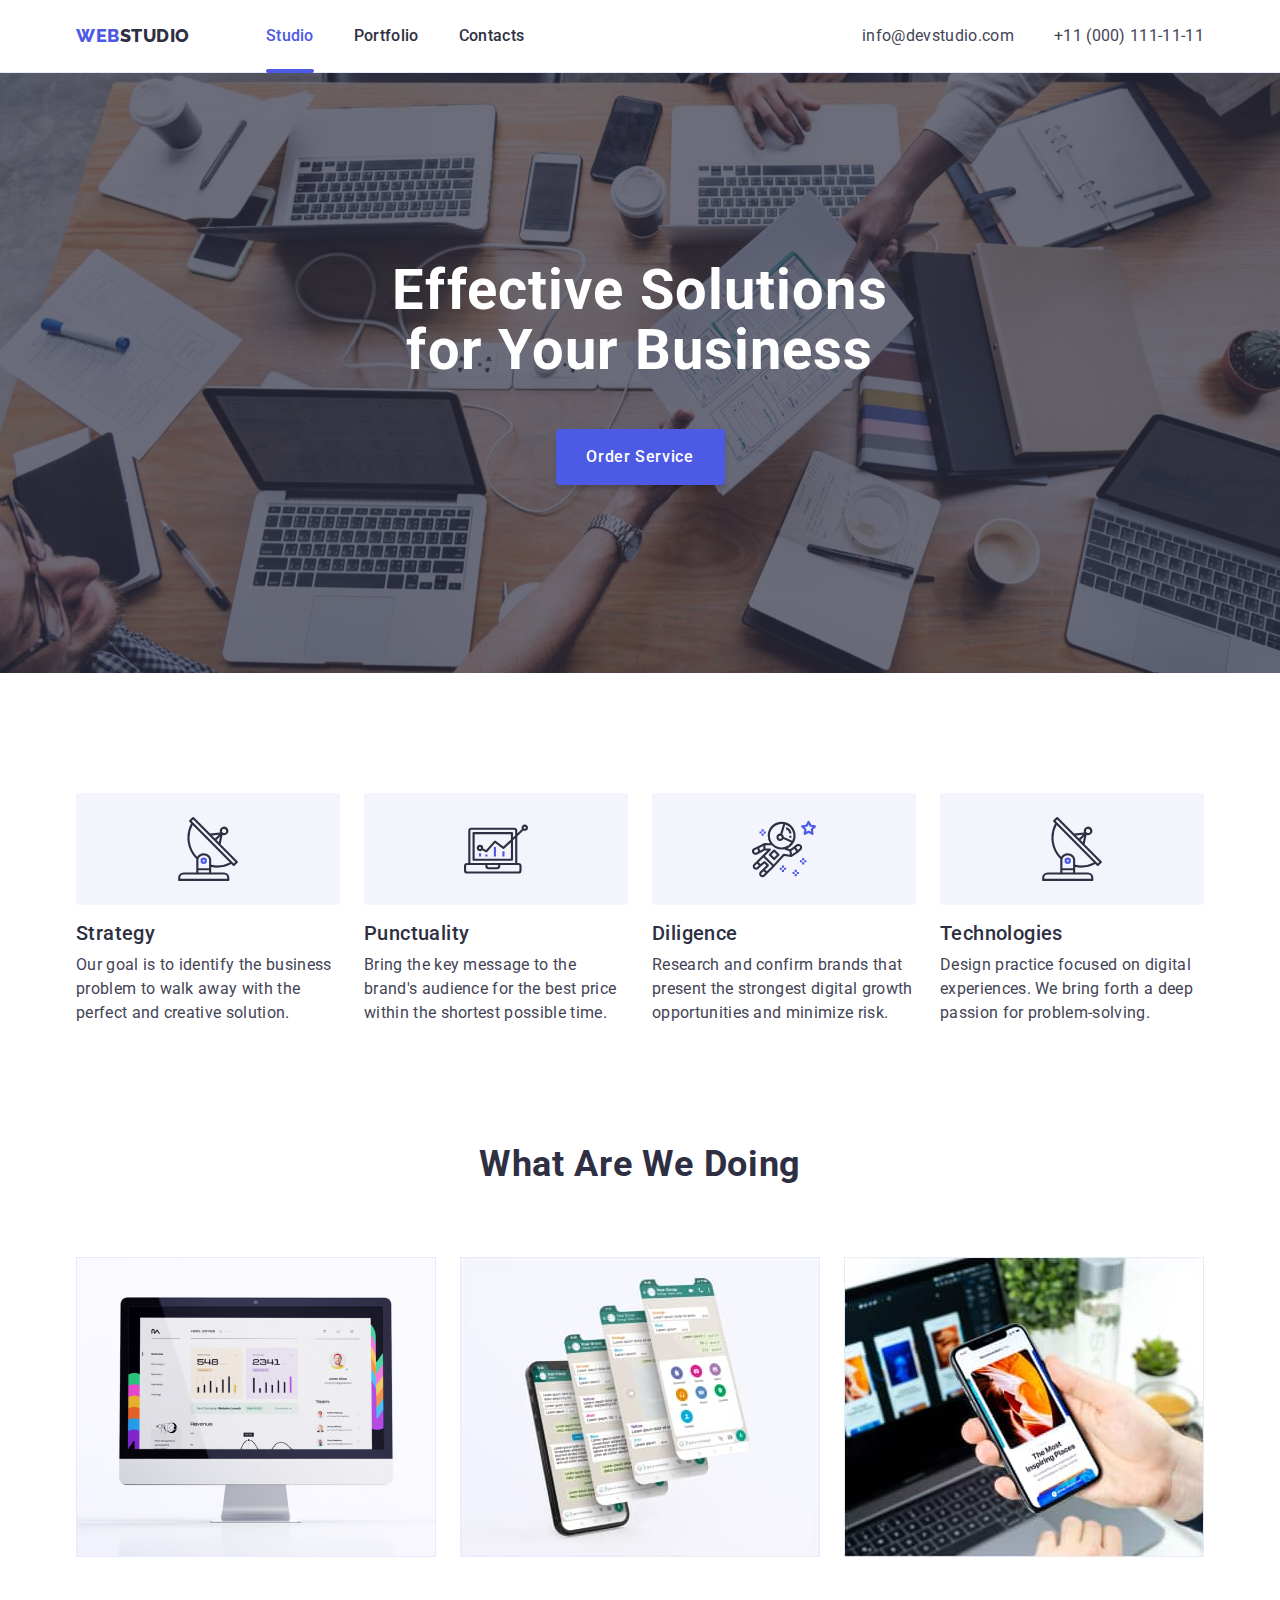
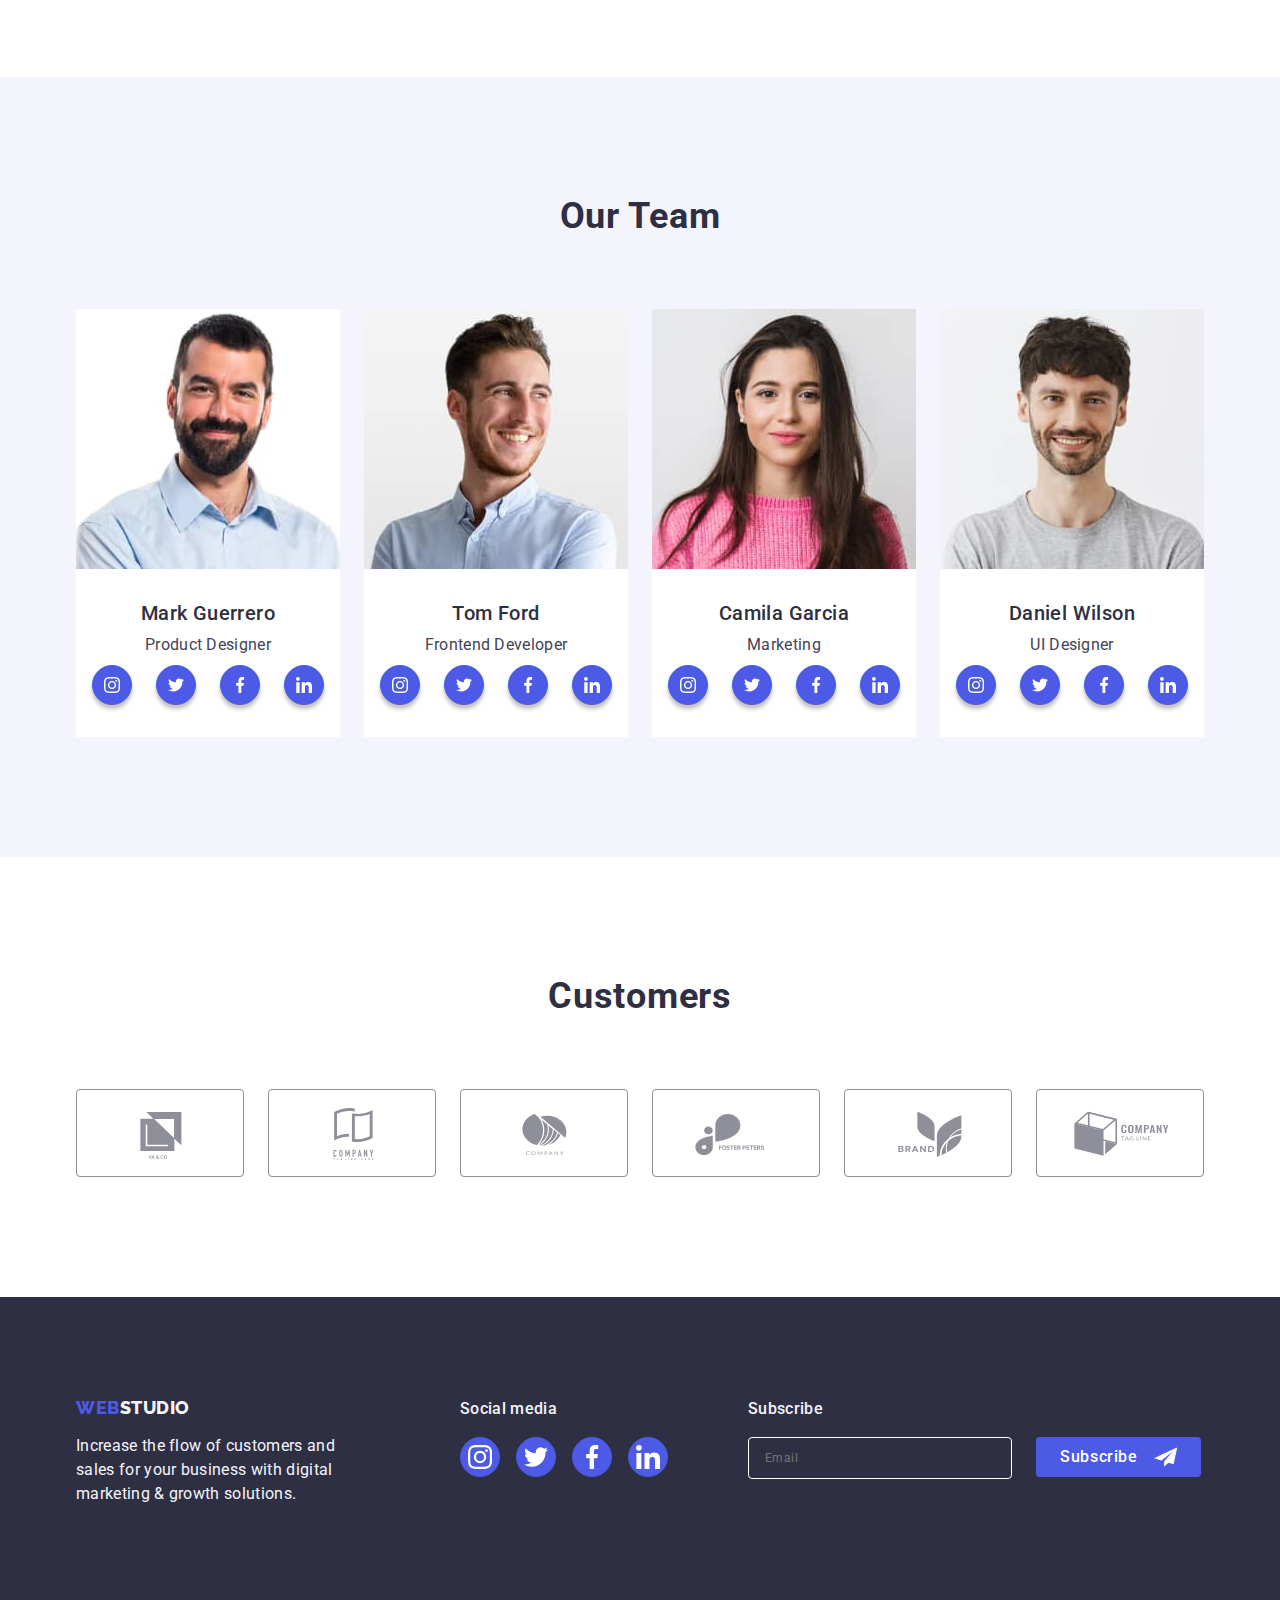
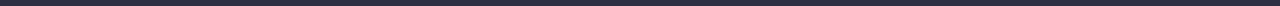
==== commit 4ca2fbde: "fixes according to review" ====
--- a/index.html
+++ b/index.html
@@ -446,54 +446,62 @@
           </svg>
         </button>
         <div class="modal-content">
-          <h2 class="modal-title">
+          <p class="modal-title">
             Leave your contacts and we will call you back
-          </h2>
+          </p>
           <form class="backdrop-form">
-            <label for="name" class="backdrop-form-label">
-              <div class="backdrop-form-section">
-                Name
-                <svg class="input-icon" width="24" height="24">
-                  <use href="./images/icons.svg#icon-person-black"></use>
-                </svg>
-                <input
-                  name="name"
-                  id="name-input"
-                  type="text"
-                  class="backdrop-form-input"
-                />
-              </div>
+            <label for="name-input" class="backdrop-form-label">
+              Name
+              <svg class="input-icon" width="24" height="24">
+                <use href="./images/icons.svg#icon-person-black"></use>
+              </svg>
+              <input
+                name="name"
+                id="name-input"
+                type="text"
+                class="backdrop-form-input"
+              />
             </label>
-            <label for="phone" class="backdrop-form-label">
-              <div class="backdrop-form-section">
-                Phone
-                <svg class="input-icon" width="24" height="24">
-                  <use href="./images/icons.svg#icon-phone-black"></use>
-                </svg>
-                <input name="phone" type="tel" class="backdrop-form-input" />
-              </div>
+            <label for="phone-input" class="backdrop-form-label">
+              Phone
+              <svg class="input-icon" width="24" height="24">
+                <use href="./images/icons.svg#icon-phone-black"></use>
+              </svg>
+              <input
+                name="phone"
+                id="phone-input"
+                type="tel"
+                class="backdrop-form-input"
+              />
             </label>
-            <label for="email" class="backdrop-form-label">
-              <div class="backdrop-form-section">
-                Email
-                <svg class="input-icon" width="24" height="24">
-                  <use href="./images/icons.svg#icon-email-black"></use>
-                </svg>
-                <input name="email" type="email" class="backdrop-form-input" />
-              </div>
+            <label for="email-input" class="backdrop-form-label">
+              Email
+              <svg class="input-icon" width="24" height="24">
+                <use href="./images/icons.svg#icon-email-black"></use>
+              </svg>
+              <input
+                name="email"
+                id="email-input"
+                type="email"
+                class="backdrop-form-input"
+              />
             </label>
-            <label for="comment" class="backdrop-form-label">
-              <div class="backdrop-form-section">
-                Comment
-                <textarea
-                  name="comment"
-                  class="backdrop-form-input backdrop-form-text-input"
-                  placeholder="Text input"
-                ></textarea>
-              </div>
+            <label
+              for="comment-textarea"
+              class="backdrop-form-label backdrop-form-textarea-label"
+            >
+              Comment
+              <textarea
+                name="comment"
+                id="comment-textarea"
+                class="backdrop-form-input backdrop-form-text-input"
+                placeholder="Text input"
+                resize="none"
+              >
+              </textarea>
             </label>
 
-            <div class="backdrop-form-section backdrop-agreement">
+            <div class="backdrop-form-label backdrop-agreement">
               <input type="checkbox" id="customCheckbox" hidden />
               <label for="customCheckbox" class="checkbox-custom">
                 <svg class="icon-unchecked" width="16" height="16">
@@ -508,9 +516,7 @@
                 <span class="backdrop-agreement-link">Privacy Policy</span>
               </p>
             </div>
-            <div class="backdrop-btn-wrapper">
-              <button class="backdrop-btn btn" type="submit">Send</button>
-            </div>
+            <button class="backdrop-btn btn" type="submit">Send</button>
           </form>
         </div>
       </div>
--- a/css/styles.css
+++ b/css/styles.css
@@ -48,6 +48,15 @@
     height: auto;
 }
 
+textarea {
+    resize: none;
+}
+
+textarea:focus,
+input:focus {
+    outline: none;
+}
+
 .visually-hidden {
     position: absolute;
     width: 1px;
@@ -253,7 +262,7 @@
 
 .footer-social-list {
     display: flex;
-    gap: var(--intendance);
+    gap: 16px;
     justify-content: center;
 }
 
@@ -657,7 +666,6 @@
 .backdrop-form {
     display: flex;
     flex-direction: column;
-    gap: 16px;
     width: 100%;
     font-weight: 400;
     font-size: 12px;
@@ -667,13 +675,18 @@
 
 }
 
-.backdrop-form-section {
+.backdrop-form-label {
     display: flex;
     flex-direction: column;
     gap: 8px;
     width: 100%;
     position: relative;
     transition: fill var(--transform-properties);
+    margin-bottom: 8px;
+}
+
+.backdrop-form-textarea-label {
+    margin-bottom: 16px;
 }
 
 .backdrop-form-input {
@@ -698,6 +711,7 @@
     line-height: 1.16667;
     letter-spacing: 0.04em;
     color: #8e8f99;
+    margin-bottom: 24px;
 }
 
 .backdrop-agreement-link {
@@ -705,15 +719,6 @@
     line-height: 1.33333;
     text-decoration: underline;
     text-decoration-skip-ink: none;
-
-}
-
-.backdrop-btn-wrapper {
-    display: flex;
-    justify-content: center;
-    align-items: center;
-    padding: 24px 0;
-
 }
 
 .backdrop-btn {
@@ -730,6 +735,7 @@
     font-weight: 500;
     color: var(--white-cl);
     box-shadow: 0 4px 4px 0 rgba(0, 0, 0, 0.15);
+    margin: 0 auto 24px auto;
 }
 
 .backdrop-btn:hover,
@@ -782,7 +788,7 @@
     display: none;
 }
 
-.backdrop-form-section:focus-within,
+.backdrop-form-label:focus-within,
 .backdrop-form-input:focus-within {
     border-color: var(--iris-cl);
     fill: var(--iris-cl);
